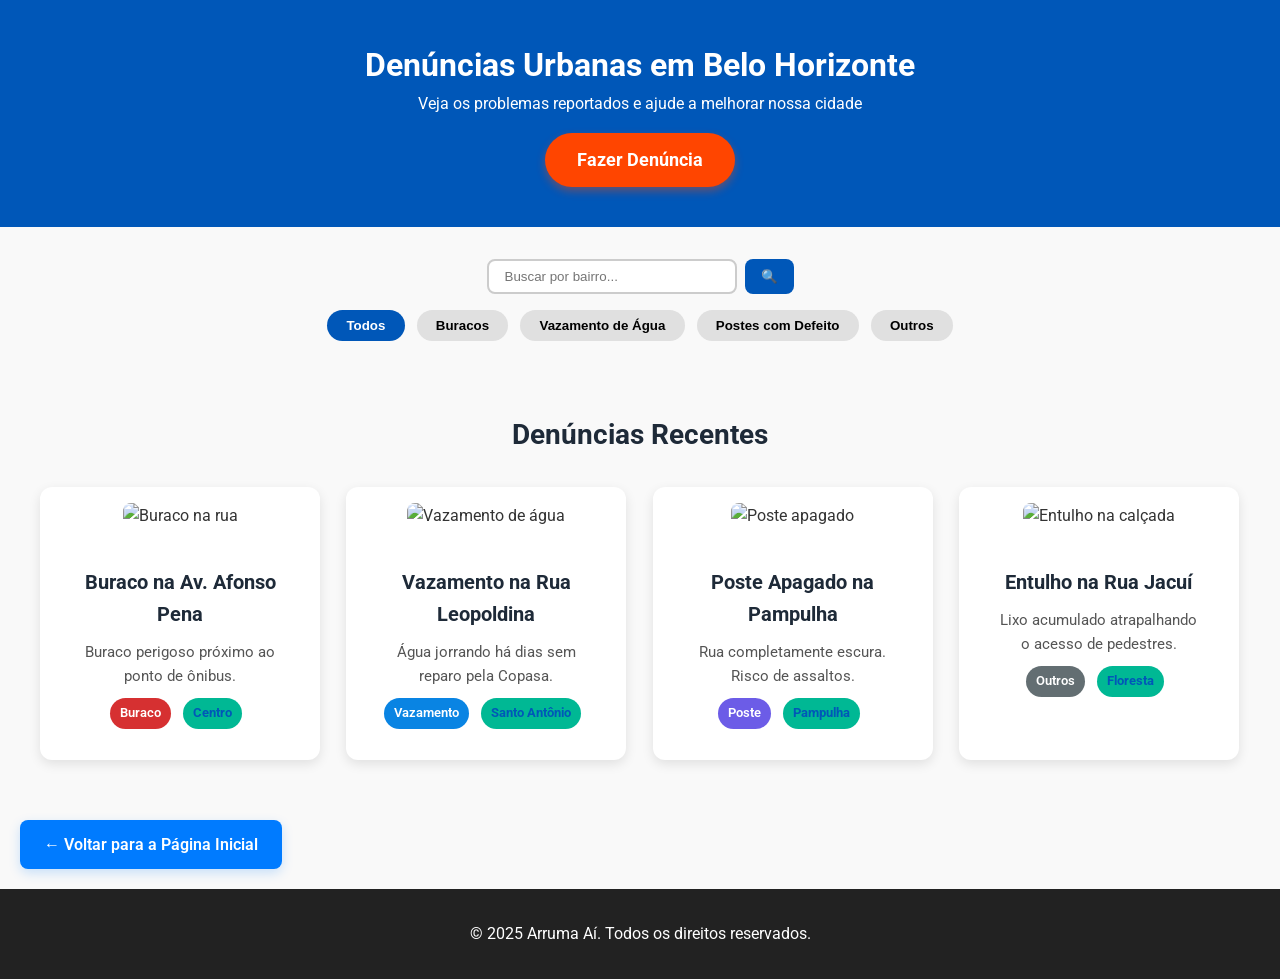
==== homepage arruma aí/denuncias.html @ 1b337bc8 "Primeira versão da homepage do Arruma Aí" ====
<!DOCTYPE html>
<html lang="pt-BR">
<head>
  <meta charset="UTF-8" />
  <meta name="viewport" content="width=device-width, initial-scale=1.0"/>
  <title>Visualizar Denúncias - Arruma Aí</title>
  <link rel="stylesheet" href="style.css" />
  <link href="https://fonts.googleapis.com/css2?family=Roboto:wght@400;700&display=swap" rel="stylesheet"/>
</head>
<body>
  <header class="header-secondary">
    <h1>Denúncias Urbanas em Belo Horizonte</h1>
    <p>Veja os problemas reportados e ajude a melhorar nossa cidade</p>
      <header class="header-main">
    <a href="nova-denuncia.html" class="btn-denunciar">Fazer Denúncia</a>
    </header>
  </header>

  <section class="filtros">
    <div class="search-box">
      <input type="text" placeholder="Buscar por bairro..." id="pesquisaBairro" oninput="filtrarDenuncias()" />
      <button onclick="filtrarDenuncias()">🔍</button>
    </div>

    <div class="categorias">
      <button onclick="selecionarCategoria(event, 'todos')" class="ativo">Todos</button>
      <button onclick="selecionarCategoria(event, 'buraco')">Buracos</button>
      <button onclick="selecionarCategoria(event, 'vazamento')">Vazamento de Água</button>
      <button onclick="selecionarCategoria(event, 'poste')">Postes com Defeito</button>
      <button onclick="selecionarCategoria(event, 'outros')">Outros</button>
    </div>
  </section>

  <section class="denuncias-recentes" id="listaDenuncias">
  <h2>Denúncias Recentes</h2>
  <div class="grid-denuncias">
    <div class="denuncia-card" data-categoria="buraco" data-bairro="centro">
      <img src="/buraco2.jpg" alt="Buraco na rua">
      <div class="denuncia-info">
        <h3>Buraco na Av. Afonso Pena</h3>
        <p>Buraco perigoso próximo ao ponto de ônibus.</p>
        <span class="tag categoria-buraco">Buraco</span>
        <span class="tag bairro">Centro</span>
      </div>
    </div>

    <div class="denuncia-card" data-categoria="vazamento" data-bairro="santo antonio">
      <img src="/vazamento.webp" alt="Vazamento de água">
      <div class="denuncia-info">
        <h3>Vazamento na Rua Leopoldina</h3>
        <p>Água jorrando há dias sem reparo pela Copasa.</p>
        <span class="tag categoria-vazamento">Vazamento</span>
        <span class="tag bairro">Santo Antônio</span>
      </div>
    </div>

    <div class="denuncia-card" data-categoria="poste" data-bairro="pampulha">
      <img src="/poste2.webp" alt="Poste apagado">
      <div class="denuncia-info">
        <h3>Poste Apagado na Pampulha</h3>
        <p>Rua completamente escura. Risco de assaltos.</p>
        <span class="tag categoria-poste">Poste</span>
        <span class="tag bairro">Pampulha</span>
      </div>
    </div>

    <div class="denuncia-card" data-categoria="outros" data-bairro="floresta">
      <img src="/entulho.jpeg" alt="Entulho na calçada">
      <div class="denuncia-info">
        <h3>Entulho na Rua Jacuí</h3>
        <p>Lixo acumulado atrapalhando o acesso de pedestres.</p>
        <span class="tag categoria-outros">Outros</span>
        <span class="tag bairro">Floresta</span>
      </div>
    </div>
  </div>
</section>

      <a href="index.html" class="btn-voltar">← Voltar para a Página Inicial</a>


  <footer>
    <p>&copy; 2025 Arruma Aí. Todos os direitos reservados.</p>
  </footer>

  <script>
    let categoriaSelecionada = 'todos';

    function selecionarCategoria(event, categoria) {
      categoriaSelecionada = categoria;

      // Atualiza visual dos botões
      document.querySelectorAll(".categorias button").forEach(btn => btn.classList.remove("ativo"));
      event.target.classList.add("ativo");

      filtrarDenuncias();
    }

    function filtrarDenuncias() {
      const termoPesquisa = document.getElementById("pesquisaBairro").value.toLowerCase().trim();
      const cards = document.querySelectorAll(".denuncia-card");

      cards.forEach(card => {
        const categoria = card.getAttribute("data-categoria");
        const bairro = card.getAttribute("data-bairro").toLowerCase();

        const correspondeCategoria = (categoriaSelecionada === "todos" || categoria === categoriaSelecionada);
        const correspondeBairro = bairro.includes(termoPesquisa);

        if (correspondeCategoria && correspondeBairro) {
          card.style.display = "block";
        } else {
          card.style.display = "none";
        }
      });
    }

    // Inicializa a lista com todos os cards visíveis
    filtrarDenuncias();
  </script>
</body>
</html>
---- homepage arruma aí/style.css ----
* {
  margin: 0;
  padding: 0;
  box-sizing: border-box;
}

body {
  font-family: 'Roboto', sans-serif;
  line-height: 1.6;
  background-color: #f9f9f9;
  color: #333;
}

.navbar {
  background: #0057b8;
  color: white;
  padding: 1rem 2rem;
  display: flex;
  justify-content: space-between;
  align-items: center;
  position: sticky;
  top: 0;
  z-index: 1000;
}

.navbar .logo {
  font-size: 1.5rem;
  font-weight: bold;
}

.nav-links {
  list-style: none;
  display: flex;
  gap: 1.5rem;
}

.nav-links a {
  color: white;
  text-decoration: none;
  font-weight: bold;
}

.nav-links a:hover {
  text-decoration: underline;
}

.hero {
  background: linear-gradient(to right, #0057b8, #009ee0);
  color: white;
  text-align: center;
  padding: 5rem 2rem;
}

.hero h1 {
  font-size: 2.5rem;
  margin-bottom: 1rem;
}

.hero p {
  font-size: 1.2rem;
  margin-bottom: 2rem;
}

.btn {
  padding: 0.75rem 1.5rem;
  background-color: #ffcc00;
  color: #000;
  text-decoration: none;
  border-radius: 8px;
  font-weight: bold;
}

.section {
  padding: 4rem 2rem;
  max-width: 1000px;
  margin: auto;
}

.bg-light {
  background-color: #f1f1f1;
}

.cards {
  display: flex;
  flex-wrap: wrap;
  gap: 2rem;
  margin-top: 2rem;
  justify-content: center;
}

.card {
  background: white;
  border-radius: 12px;
  box-shadow: 0 2px 8px rgba(0,0,0,0.1);
  width: 300px;
  padding: 1rem;
  text-align: center;
  transition: transform 0.3s;
}

.card:hover {
  transform: translateY(-5px);
}

.card img {
  width: 100%;
  border-radius: 10px;
  margin-bottom: 1rem;
}

footer {
  background: #222;
  color: white;
  text-align: center;
  padding: 2rem;
}

footer a {
  color: #ffcc00;
  text-decoration: none;
  margin: 0 0.5rem;
}

footer a:hover {
  text-decoration: underline;
}
.header-secondary {
  background-color: #0057b8;
  color: white;
  padding: 2.5rem;
  text-align: center;
}

.filtros {
  display: flex;
  flex-direction: column;
  align-items: center;
  gap: 1rem;
  margin: 2rem auto;
  max-width: 900px;
}

.search-box {
  display: flex;
  gap: 0.5rem;
}

.search-box input {
  padding: 0.5rem 1rem;
  border: 2px solid #ccc;
  border-radius: 8px;
  width: 250px;
}

.search-box button {
  padding: 0.5rem 1rem;
  background-color: #0057b8;
  color: white;
  border: none;
  border-radius: 8px;
  cursor: pointer;
}

.categorias {
  display: flex;
  flex-wrap: wrap;
  gap: 0.75rem;
  justify-content: center;
}

.categorias button {
  padding: 0.5rem 1.2rem;
  border: none;
  border-radius: 20px;
  background-color: #e0e0e0;
  cursor: pointer;
  font-weight: bold;
}

.categorias button.ativo,
.categorias button:hover {
  background-color: #0057b8;
  color: white;
}

.lista-denuncias {
  display: flex;
  flex-wrap: wrap;
  gap: 2rem;
  justify-content: center;
  max-width: 1200px;
  margin: 2rem auto;
}

.denuncia-card {
  background: white;
  border-radius: 10px;
  box-shadow: 0 3px 8px rgba(0,0,0,0.1);
  width: 280px;
  padding: 1rem;
  text-align: center;
  transition: transform 0.3s;
}

.denuncia-card:hover {
  transform: translateY(-4px);
}

.denuncia-card img {
  width: 100%;
  border-radius: 8px;
  margin-bottom: 0.75rem;
}

.denuncia-card h3 {
  margin-bottom: 0.5rem;
  font-size: 1.1rem;
}

.denuncia-card p {
  font-size: 0.95rem;
  margin-bottom: 0.5rem;
}

.denuncia-card .bairro {
  font-weight: bold;
  color: #0057b8;
}
.btn-denunciar {
  display: inline-block;
  margin-top: 1rem;
  background-color: #ff4500;
  color: white;
  font-weight: bold;
  padding: 0.8rem 2rem;
  border-radius: 30px;
  text-decoration: none;
  font-size: 1.1rem;
  box-shadow: 0 4px 8px rgba(255, 69, 0, 0.4);
  transition: background-color 0.3s ease, transform 0.3s ease;
}

.btn-denunciar:hover {
  background-color: #e03e00;
  transform: scale(1.05);
}
.form-section {
  max-width: 600px;
  margin: 3rem auto;
  padding: 2rem;
  background: white;
  box-shadow: 0 2px 10px rgba(0,0,0,0.1);
  border-radius: 12px;
}

.denuncia-form {
  display: flex;
  flex-direction: column;
  gap: 1rem;
}

.denuncia-form label {
  font-weight: bold;
  margin-bottom: 0.25rem;
}

.denuncia-form input[type="text"],
.denuncia-form input[type="file"],
.denuncia-form select,
.denuncia-form textarea {
  padding: 0.75rem;
  border: 2px solid #ccc;
  border-radius: 8px;
  font-size: 1rem;
  width: 100%;
}

.denuncia-form .btn {
  align-self: flex-end;
  background-color: #0057b8;
  color: white;
  padding: 0.75rem 1.5rem;
  border: none;
  border-radius: 8px;
  font-weight: bold;
  cursor: pointer;
}

.denuncia-form .btn:hover {
  background-color: #003f8a;
}
.btn-voltar {
  display: inline-block;
  margin: 20px;
  padding: 10px 20px;
  background-color: #2e86de;
  color: #fff;
  text-decoration: none;
  border-radius: 8px;
  font-weight: bold;
  transition: background-color 0.3s ease;
}

.btn-voltar:hover {
  background-color: #1b4f72;
}
.header-site {
  background-color: #1e2a38;
  color: #fff;
  padding: 15px 0;
  box-shadow: 0 2px 8px rgba(0,0,0,0.2);
  font-family: 'Roboto', sans-serif;
  position: sticky;
  top: 0;
  z-index: 1000;
}

.header-site .container {
  display: flex;
  align-items: center;
  justify-content: space-between;
  max-width: 1200px;
  margin: 0 auto;
  padding: 0 20px;
}

.header-site .logo a {
  font-size: 28px;
  font-weight: 700;
  color: #00d1b2;
  text-decoration: none;
}

.nav-menu ul {
  list-style: none;
  margin: 0;
  padding: 0;
  display: flex;
  gap: 25px;
}

.nav-menu a {
  color: #fff;
  text-decoration: none;
  font-size: 16px;
  transition: color 0.3s;
}

.nav-menu a:hover {
  color: #00d1b2;
}

/* Responsivo */
@media (max-width: 768px) {
  .header-site .container {
    flex-direction: column;
    align-items: flex-start;
  }

  .nav-menu ul {
    flex-direction: column;
    gap: 10px;
    margin-top: 10px;
  }
}
.denuncias-recentes {
  padding: 40px 20px;
  background-color: #f9f9f9;
}

.denuncias-recentes h2 {
  text-align: center;
  font-size: 28px;
  color: #1e2a38;
  margin-bottom: 30px;
  font-weight: 700;
}

.grid-denuncias {
  display: grid;
  grid-template-columns: repeat(auto-fit, minmax(280px, 1fr));
  gap: 25px;
  max-width: 1200px;
  margin: 0 auto;
}

.denuncia-card {
  background-color: #fff;
  border-radius: 12px;
  overflow: hidden;
  box-shadow: 0 4px 12px rgba(0,0,0,0.1);
  transition: transform 0.3s ease;
}

.denuncia-card:hover {
  transform: translateY(-5px);
}

.denuncia-card img {
  width: 100%;
  height: 220px;
  object-fit: cover;
}

.denuncia-info {
  padding: 15px 20px;
}

.denuncia-info h3 {
  font-size: 20px;
  margin: 10px 0;
  color: #1e2a38;
}

.denuncia-info p {
  font-size: 15px;
  color: #555;
  margin-bottom: 10px;
}

.tag {
  display: inline-block;
  padding: 5px 10px;
  font-size: 13px;
  margin-right: 8px;
  border-radius: 20px;
  color: white;
  font-weight: 600;
}

.categoria-buraco {
  background-color: #d63031;
}

.categoria-vazamento {
  background-color: #0984e3;
}

.categoria-poste {
  background-color: #6c5ce7;
}

.categoria-outros {
  background-color: #636e72;
}

.bairro {
  background-color: #00b894;
}
.secao-denuncias {
  background: linear-gradient(to bottom right, #f0f4f8, #e6f0ff);
  padding: 60px 20px;
  text-align: center;
  font-family: 'Roboto', sans-serif;
}

.container-denuncias {
  max-width: 1200px;
  margin: 0 auto;
}

.secao-denuncias h2 {
  font-size: 32px;
  color: #1e2a38;
  margin-bottom: 10px;
}

.secao-denuncias p {
  font-size: 16px;
  color: #555;
  margin-bottom: 40px;
}

.cards-denuncias {
  display: grid;
  grid-template-columns: repeat(auto-fit, minmax(260px, 1fr));
  gap: 30px;
}

.card-denuncia {
  background-color: #ffffff;
  border-radius: 16px;
  padding: 30px 20px;
  box-shadow: 0 4px 16px rgba(0,0,0,0.08);
  transition: transform 0.3s ease, box-shadow 0.3s ease;
}

.card-denuncia:hover {
  transform: translateY(-8px);
  box-shadow: 0 8px 24px rgba(0,0,0,0.15);
}

.card-denuncia .icon img {
  width: 200px;
  height: 150px;
  margin-bottom: 15px;
  filter: drop-shadow(2px 2px 4px rgba(0,0,0,0.1));
}

.card-denuncia h3 {
  font-size: 20px;
  color: #1e2a38;
  margin-bottom: 10px;
}

.card-denuncia p {
  font-size: 15px;
  color: #666;
}
.secao-denuncias {
  background: linear-gradient(to bottom right, #f0f4f8, #e6f0ff);
  padding: 60px 20px;
  text-align: center;
  font-family: 'Roboto', sans-serif;
  margin-bottom: 60px; 
}
.header {
  background-color: #0f1d2f;
  padding: 12px 0;
  box-shadow: 0 4px 6px rgba(0, 0, 0, 0.1);
  position: sticky;
  top: 0;
  z-index: 1000;
}

.container-header {
  max-width: 1200px;
  margin: 0 auto;
  padding: 0 24px;
  display: flex;
  align-items: center;
  justify-content: space-between;
}

.logo img {
  height: 100px;
  transition: transform 0.3s ease;
}

.logo img:hover {
  transform: scale(1.05);
}

.nav-menu ul {
  display: flex;
  gap: 30px;
  list-style: none;
  margin: 0;
  padding: 0;
}

.nav-menu a {
  color: #fff;
  text-decoration: none;
  font-weight: 500;
  font-size: 16px;
  transition: color 0.3s ease;
}

.nav-menu a:hover {
  color: #00d4ff;
}
/* --- Nova Denúncia Styles --- */
.nova-denuncia-body {
  font-family: 'Inter', sans-serif;
  background: linear-gradient(to bottom, #eaf6ff, #ffffff);
  margin: 0;
  color: #333;
}

.form-container {
  max-width: 600px;
  margin: 80px auto;
  padding: 40px;
  background: #ffffffdd;
  border-radius: 20px;
  box-shadow: 0 10px 40px rgba(0, 0, 0, 0.08);
  text-align: center;
}

.form-container h1 {
  font-size: 2rem;
  color: #007bff;
  margin-bottom: 10px;
}

.descricao-form {
  color: #555;
  margin-bottom: 30px;
  font-size: 1rem;
}

.denuncia-form {
  display: flex;
  flex-direction: column;
  gap: 20px;
  text-align: left;
}

.denuncia-form label {
  font-weight: 600;
  margin-bottom: 5px;
}

.denuncia-form input,
.denuncia-form textarea,
.denuncia-form select {
  padding: 12px;
  border-radius: 8px;
  border: 1px solid #ccc;
  font-size: 1rem;
  transition: border 0.3s, box-shadow 0.3s;
}

.denuncia-form input:focus,
.denuncia-form textarea:focus,
.denuncia-form select:focus {
  border-color: #00b8ff;
  box-shadow: 0 0 0 3px rgba(0, 184, 255, 0.2);
  outline: none;
}

.btn-enviar {
  background: linear-gradient(to right, #00c6ff, #0072ff);
  color: white;
  border: none;
  padding: 14px;
  border-radius: 10px;
  font-size: 1rem;
  font-weight: bold;
  cursor: pointer;
  transition: background 0.3s ease;
}

.btn-enviar:hover {
  background: linear-gradient(to right, #0072ff, #00c6ff);
}

.mensagem-final {
  margin-top: 30px;
  font-size: 1rem;
  color: #0072ff;
  font-weight: 600;
}

.voltar {
  margin-top: 20px;
}

.btn-voltar {
  display: inline-block;
  background-color: #007bff;
  color: #fff; 
  padding: 12px 24px;
  border-radius: 8px;
  text-decoration: none;
  font-weight: 600;
  transition: background-color 0.3s ease, transform 0.2s;
  box-shadow: 0 4px 12px rgba(0, 123, 255, 0.2);
}

.btn-voltar:hover {
  background-color: #0056b3;
  transform: translateY(-2px);
  color: #fff;
}
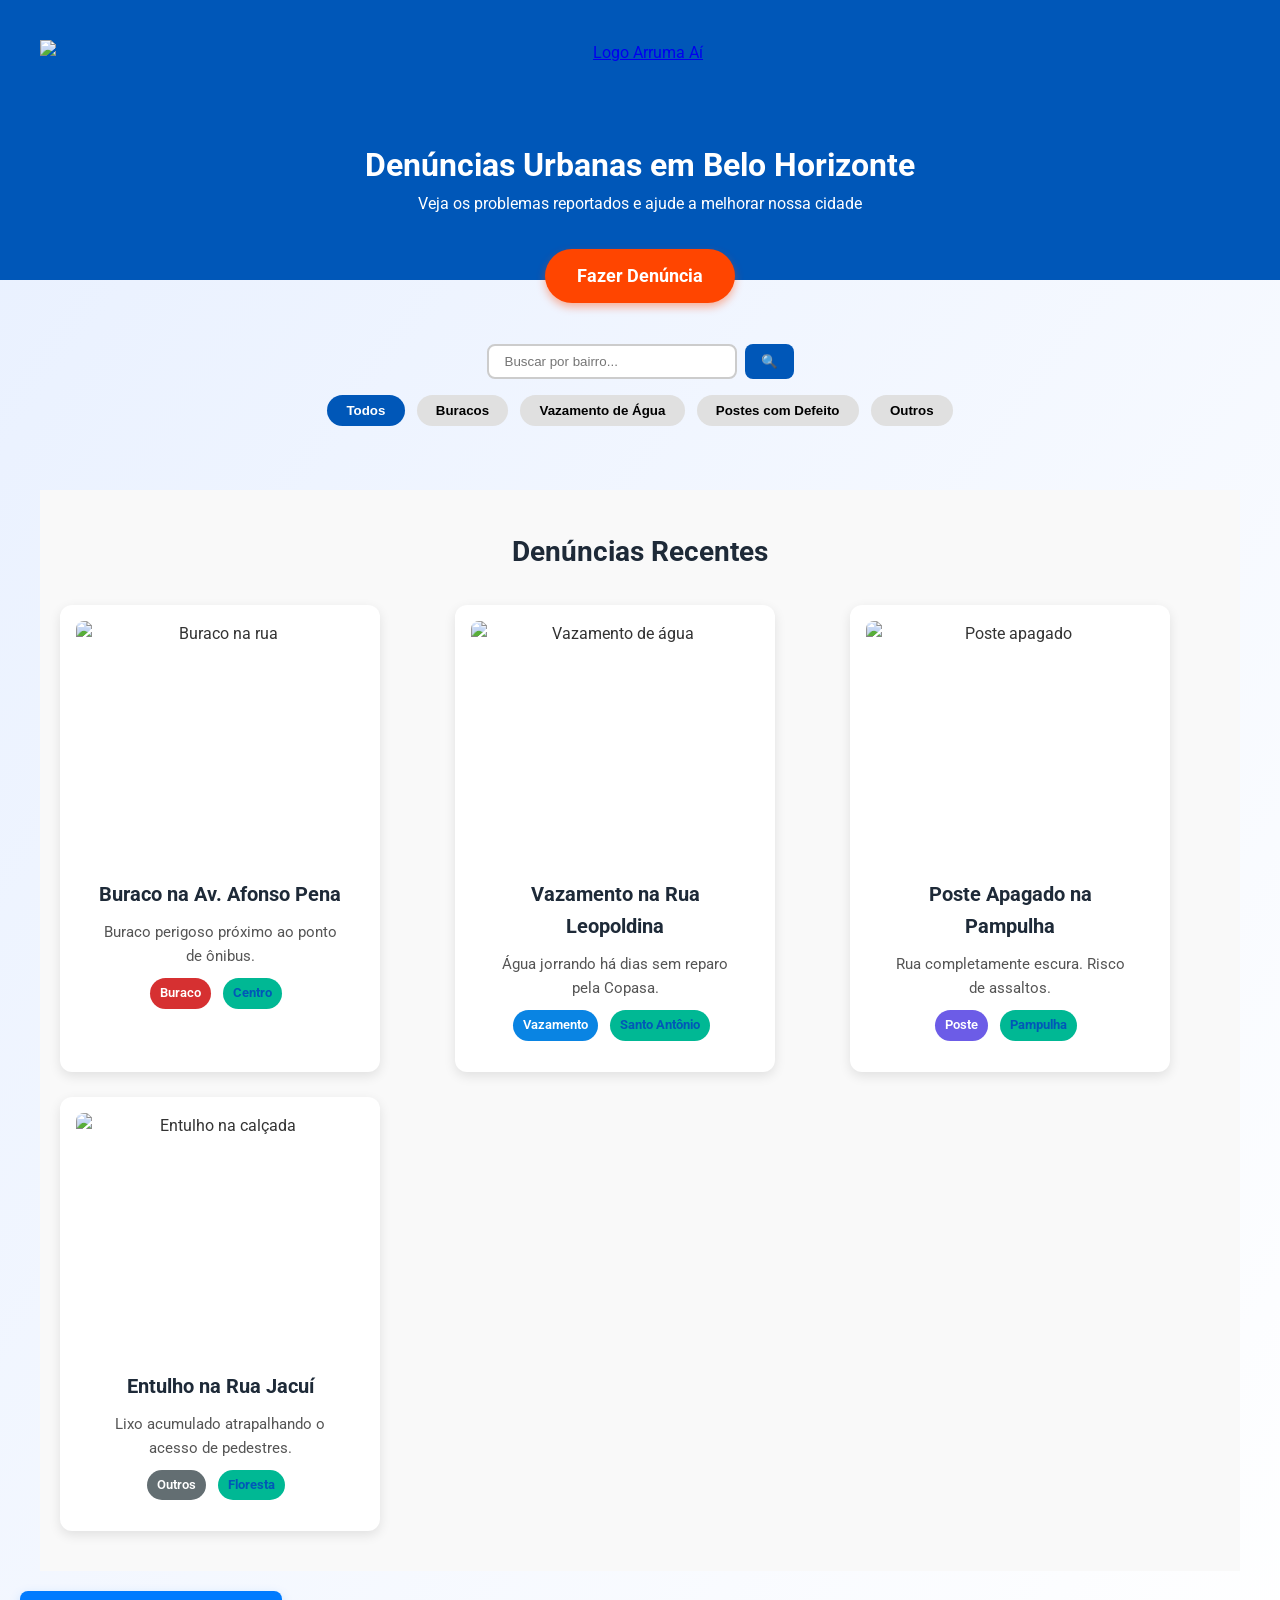
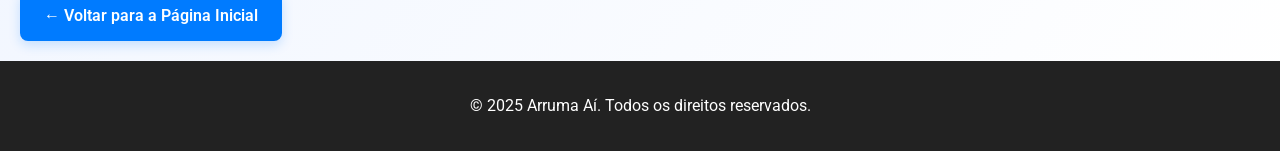
==== commit c07e3be5: "Adição de animação quando o usuário enviar sua denúncia" ====
--- a/homepage arruma aí/denuncias.html
+++ b/homepage arruma aí/denuncias.html
@@ -9,9 +9,12 @@
 </head>
 <body>
   <header class="header-secondary">
+    <a href="index.html" class="logo">
+    <img src="/arruma ai logo.png" alt="Logo Arruma Aí">
+    </a>
     <h1>Denúncias Urbanas em Belo Horizonte</h1>
     <p>Veja os problemas reportados e ajude a melhorar nossa cidade</p>
-      <header class="header-main">
+    <header class="header-main">
     <a href="nova-denuncia.html" class="btn-denunciar">Fazer Denúncia</a>
     </header>
   </header>
--- a/homepage arruma aí/style.css
+++ b/homepage arruma aí/style.css
@@ -129,6 +129,7 @@
   color: white;
   padding: 2.5rem;
   text-align: center;
+  height: 280px;
 }
 
 .filtros {
@@ -350,7 +351,6 @@
   color: #00d1b2;
 }
 
-/* Responsivo */
 @media (max-width: 768px) {
   .header-site .container {
     flex-direction: column;
@@ -515,7 +515,7 @@
   margin-bottom: 60px; 
 }
 .header {
-  background-color: #0f1d2f;
+  background-color: #0057b8;
   padding: 12px 0;
   box-shadow: 0 4px 6px rgba(0, 0, 0, 0.1);
   position: sticky;
@@ -560,7 +560,6 @@
 .nav-menu a:hover {
   color: #00d4ff;
 }
-/* --- Nova Denúncia Styles --- */
 .nova-denuncia-body {
   font-family: 'Inter', sans-serif;
   background: linear-gradient(to bottom, #eaf6ff, #ffffff);
@@ -664,3 +663,144 @@
   transform: translateY(-2px);
   color: #fff;
 }
+@media (max-width: 480px) {
+  header {
+    flex-direction: column;
+    align-items: center;
+    text-align: center;
+  }
+
+  .header-main nav ul {
+    flex-direction: column;
+    gap: 10px;
+  }
+
+  .filtros {
+    flex-direction: column;
+    align-items: center;
+    gap: 1rem;
+    padding: 1rem;
+  }
+
+  .search-box input {
+    width: 80%;
+  }
+
+  .denuncia-card {
+    width: 90%;
+  }
+
+  .btn-voltar {
+    font-size: 14px;
+    padding: 10px 18px;
+  }
+}
+
+@media (min-width: 481px) and (max-width: 768px) {
+  .denuncia-card {
+    width: 45%;
+  }
+
+  .header-main nav ul {
+    gap: 20px;
+  }
+}
+
+@media (min-width: 769px) and (max-width: 1024px) {
+  .denuncia-card {
+    width: 30%;
+  }
+}
+.denuncia-card {
+  width: 100%;
+  max-width: 320px;
+}
+img {
+  max-width: 100%;
+  height: auto;
+  display: block;
+}
+* {
+  margin: 0;
+  padding: 0;
+  box-sizing: border-box;
+}
+
+body {
+  font-family: 'Roboto', sans-serif;
+  background: linear-gradient(to bottom right, #e8f0ff, #ffffff);
+  color: #333;
+  width: 100%;
+  overflow-x: hidden; 
+}
+section {
+  width: 100%;
+  padding: 2rem 1rem;
+  max-width: 1200px;
+  margin: 0 auto;
+}
+header {
+  color: white;
+  padding: 1rem 2rem;
+  width: 100%;
+}
+
+.header-main nav ul {
+  display: flex;
+  gap: 2rem;
+  flex-wrap: wrap;
+  justify-content: flex-end;
+  list-style: none;
+}
+.container {
+  width: 100%;
+  max-width: 1200px;
+  margin: 0 auto;
+  padding: 2rem 1rem;
+}
+.mensagem-envio {
+  font-size: 1.1rem;
+  text-align: center;
+}
+.status-denuncia {
+  margin-top: 20px;
+  text-align: center;
+  font-family: 'Inter', sans-serif;
+  font-size: 1.2rem;
+  font-weight: 600;
+  min-height: 40px;
+  transition: all 0.4s ease;
+}
+
+.spinner {
+  border: 4px solid #ccc;
+  border-top: 4px solid #f59e0b; 
+  border-radius: 50%;
+  width: 30px;
+  height: 30px;
+  animation: spin 1s linear infinite;
+  display: inline-block;
+  margin-right: 10px;
+  vertical-align: middle;
+}
+
+@keyframes spin {
+  0% { transform: rotate(0deg); }
+  100% { transform: rotate(360deg); }
+}
+
+.fade-out {
+  opacity: 0;
+  transition: opacity 0.5s ease;
+}
+
+.success-message {
+  color: #10b981; /* verde esmeralda */
+  animation: popIn 0.4s ease;
+}
+
+@keyframes popIn {
+  0% { transform: scale(0.8); opacity: 0; }
+  100% { transform: scale(1); opacity: 1; }
+}
+
